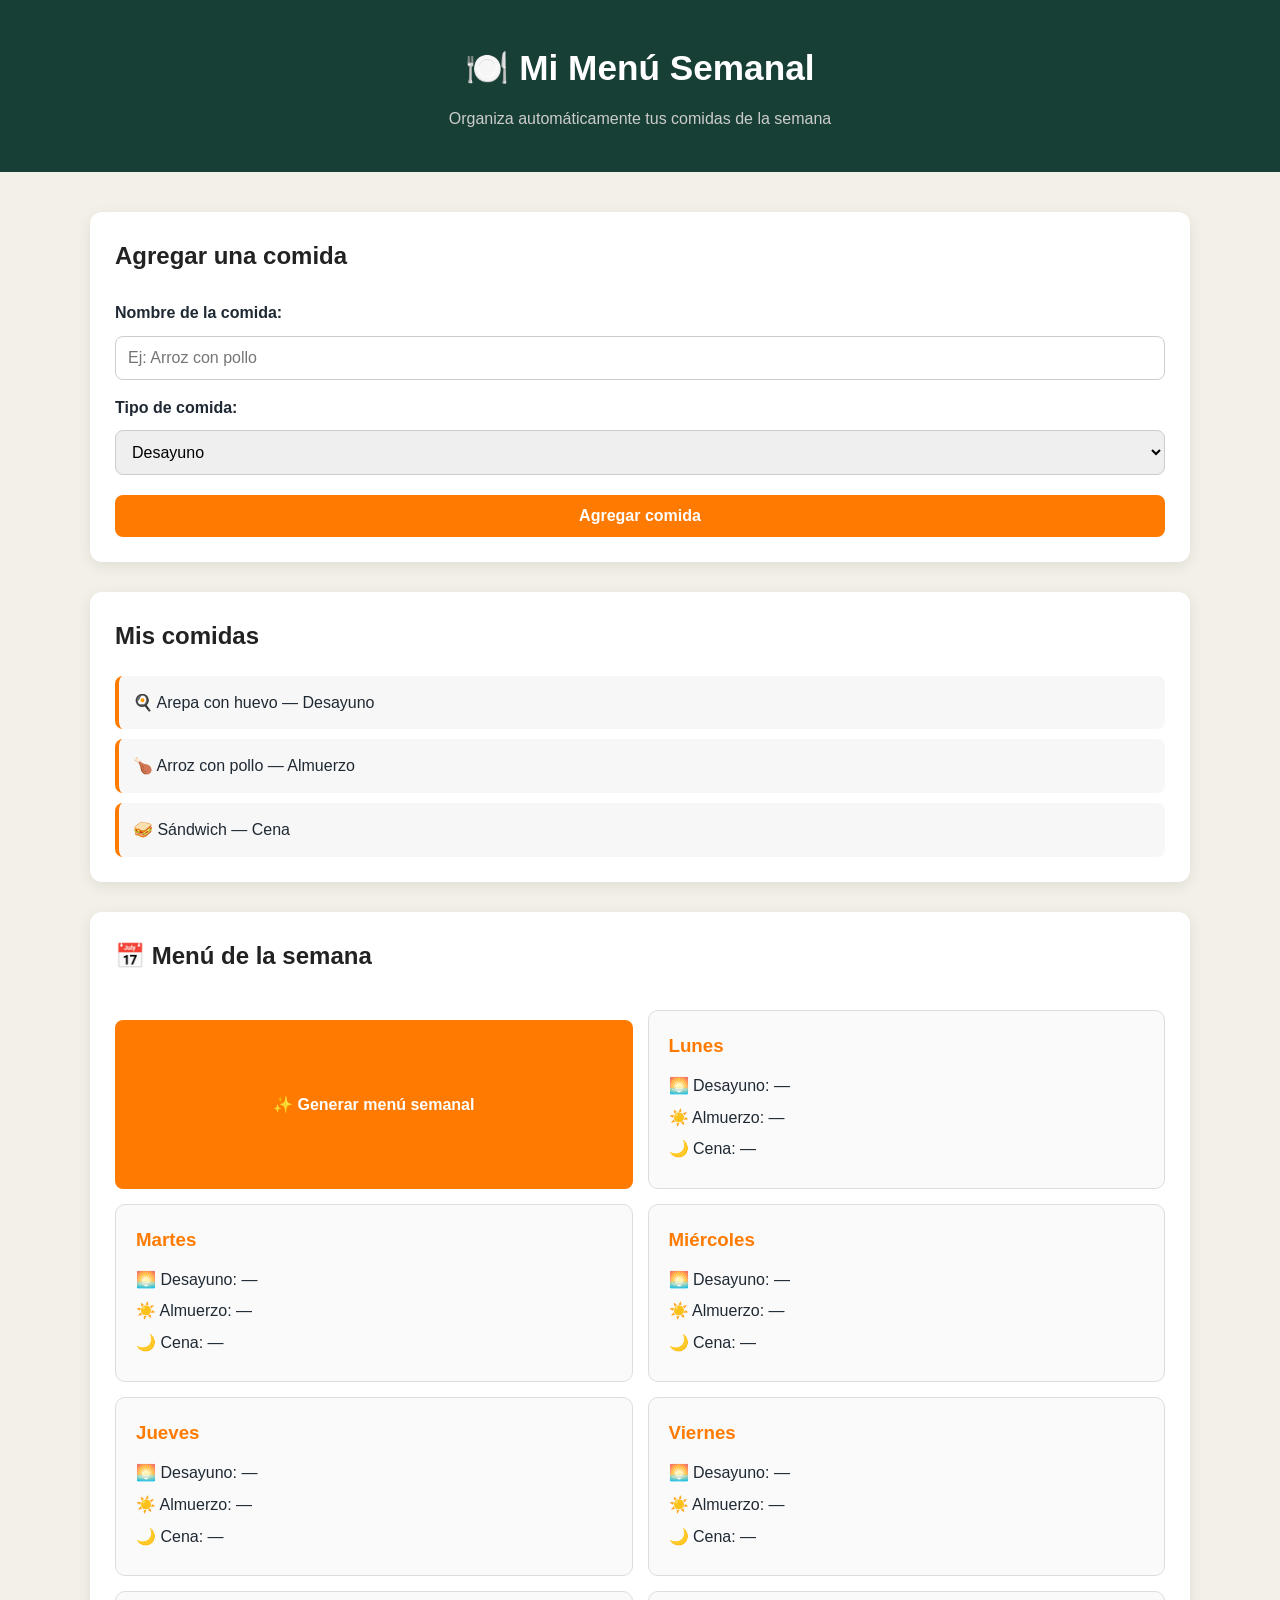
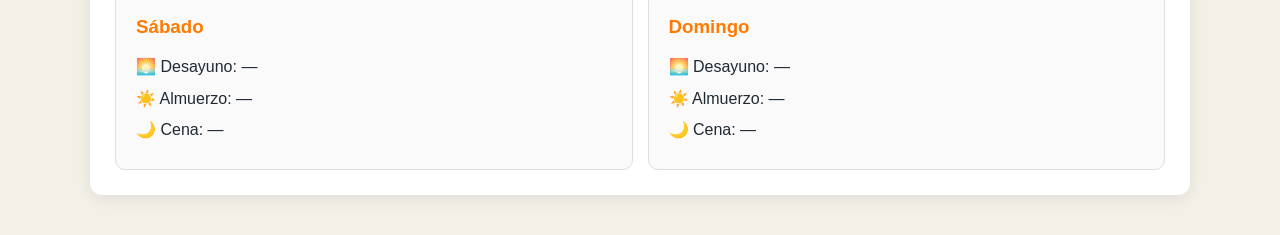
==== index.html @ bc8f80be "Ajuste para los telefonos" ====
<!DOCTYPE html>
<html lang="es">
<head>
    <meta charset="UTF-8">
    <meta name="viewport" content="width=device-width, initial-scale=1.0">
    <link rel="stylesheet" href="style.css">
    <script src="script.js" defer></script>
    <title>Mi Menú Semanal</title>
</head>

<body>

    <header>
        <h1>🍽️ Mi Menú Semanal</h1>
        <p>Organiza automáticamente tus comidas de la semana</p>
    </header>


    <main>

        <!-- SECCIÓN PARA AGREGAR COMIDAS -->
        <section>

            <h2>Agregar una comida</h2>

            <form>

                <label for="nombre">
                    Nombre de la comida:
                </label>

                <input
                    type="text"
                    id="nombre"
                    placeholder="Ej: Arroz con pollo"
                >


                <label for="tipo">
                    Tipo de comida:
                </label>

                <select id="tipo">

                    <option value="desayuno">
                        Desayuno
                    </option>

                    <option value="almuerzo">
                        Almuerzo
                    </option>

                    <option value="cena">
                        Cena
                    </option>

                </select>


                <button type="submit">
                    Agregar comida
                </button>

            </form>

        </section>


        <!-- COMIDAS REGISTRADAS -->
        <section>

            <h2>Mis comidas</h2>

            <ul>

                <li>🍳 Arepa con huevo — Desayuno</li>

                <li>🍗 Arroz con pollo — Almuerzo</li>

                <li>🥪 Sándwich — Cena</li>

            </ul>

        </section>


        <!-- MENÚ SEMANAL -->
        <section>

            <h2>📅 Menú de la semana</h2>

            <article>
                <h3>Lunes</h3>

                <p>🌅 Desayuno: —</p>
                <p>☀️ Almuerzo: —</p>
                <p>🌙 Cena: —</p>
            </article>


            <article>
                <h3>Martes</h3>

                <p>🌅 Desayuno: —</p>
                <p>☀️ Almuerzo: —</p>
                <p>🌙 Cena: —</p>
            </article>


            <article>
                <h3>Miércoles</h3>

                <p>🌅 Desayuno: —</p>
                <p>☀️ Almuerzo: —</p>
                <p>🌙 Cena: —</p>
            </article>


            <article>
                <h3>Jueves</h3>

                <p>🌅 Desayuno: —</p>
                <p>☀️ Almuerzo: —</p>
                <p>🌙 Cena: —</p>
            </article>


            <article>
                <h3>Viernes</h3>

                <p>🌅 Desayuno: —</p>
                <p>☀️ Almuerzo: —</p>
                <p>🌙 Cena: —</p>
            </article>


            <article>
                <h3>Sábado</h3>

                <p>🌅 Desayuno: —</p>
                <p>☀️ Almuerzo: —</p>
                <p>🌙 Cena: —</p>
            </article>


            <article>
                <h3>Domingo</h3>

                <p>🌅 Desayuno: —</p>
                <p>☀️ Almuerzo: —</p>
                <p>🌙 Cena: —</p>
            </article>

        </section>

    </main>

</body>
</html>
---- style.css ----
* {
    box-sizing: border-box;
    margin: 0;
    padding: 0;
}

body {
    font-family: Arial, sans-serif;
    background-color: #F3F0E8;
    color: #1F2933;
    line-height: 1.6;
}


/* ================================
   ENCABEZADO
================================ */

header {
    background-color: #173F35;
    color: white;
    text-align: center;
    padding: 40px 20px;
}

header h1 {
    font-size: 2.2rem;
    margin-bottom: 10px;
}

header p {
    color: #cccccc;
}


/* ================================
   CONTENIDO PRINCIPAL
================================ */

main {
    width: 90%;
    max-width: 1100px;
    margin: 40px auto;
}


/* ================================
   SECCIONES
================================ */

section {
    background-color: #ffffff;
    padding: 25px;
    margin-bottom: 30px;
    border-radius: 12px;
    box-shadow: 0 4px 15px rgba(0, 0, 0, 0.08);
}

section h2 {
    margin-bottom: 20px;
    color: #222;
}


/* ================================
   FORMULARIO
================================ */

form {
    display: flex;
    flex-direction: column;
    gap: 10px;
}

label {
    font-weight: bold;
    margin-top: 5px;
}

input,
select {
    width: 100%;
    padding: 12px;
    border: 1px solid #ccc;
    border-radius: 8px;
    font-size: 16px;
    outline: none;
}

input:focus,
select:focus {
    border-color: #ff7a00;
}


/* ================================
   BOTONES
================================ */

button {
    margin-top: 10px;
    padding: 12px 20px;
    border: none;
    border-radius: 8px;
    background-color: #ff7a00;
    color: white;
    font-size: 16px;
    font-weight: bold;
    cursor: pointer;
    transition: 0.2s;
}

button:hover {
    background-color: #e56700;
}


/* ================================
   LISTA DE COMIDAS
================================ */

ul {
    list-style: none;
    display: grid;
    gap: 10px;
}

li {
    background-color: #f7f7f7;
    padding: 14px;
    border-radius: 8px;
    border-left: 4px solid #ff7a00;
}


/* ================================
   MENÚ SEMANAL
================================ */

section:last-child {
    display: grid;
    grid-template-columns: repeat(2, 1fr);
    gap: 15px;
}

section:last-child h2 {
    grid-column: 1 / -1;
}


/* ================================
   DÍAS
================================ */

article {
    background-color: #fafafa;
    border: 1px solid #ddd;
    border-radius: 10px;
    padding: 20px;
}

article h3 {
    margin-bottom: 12px;
    color: #ff7a00;
}

article p {
    margin-bottom: 6px;
}


/* ================================
   CELULARES
================================ */

@media (max-width: 700px) {

    section:last-child {
        grid-template-columns: 1fr;
    }

    header h1 {
        font-size: 1.8rem;
    }

    main {
        width: 95%;
    }
}
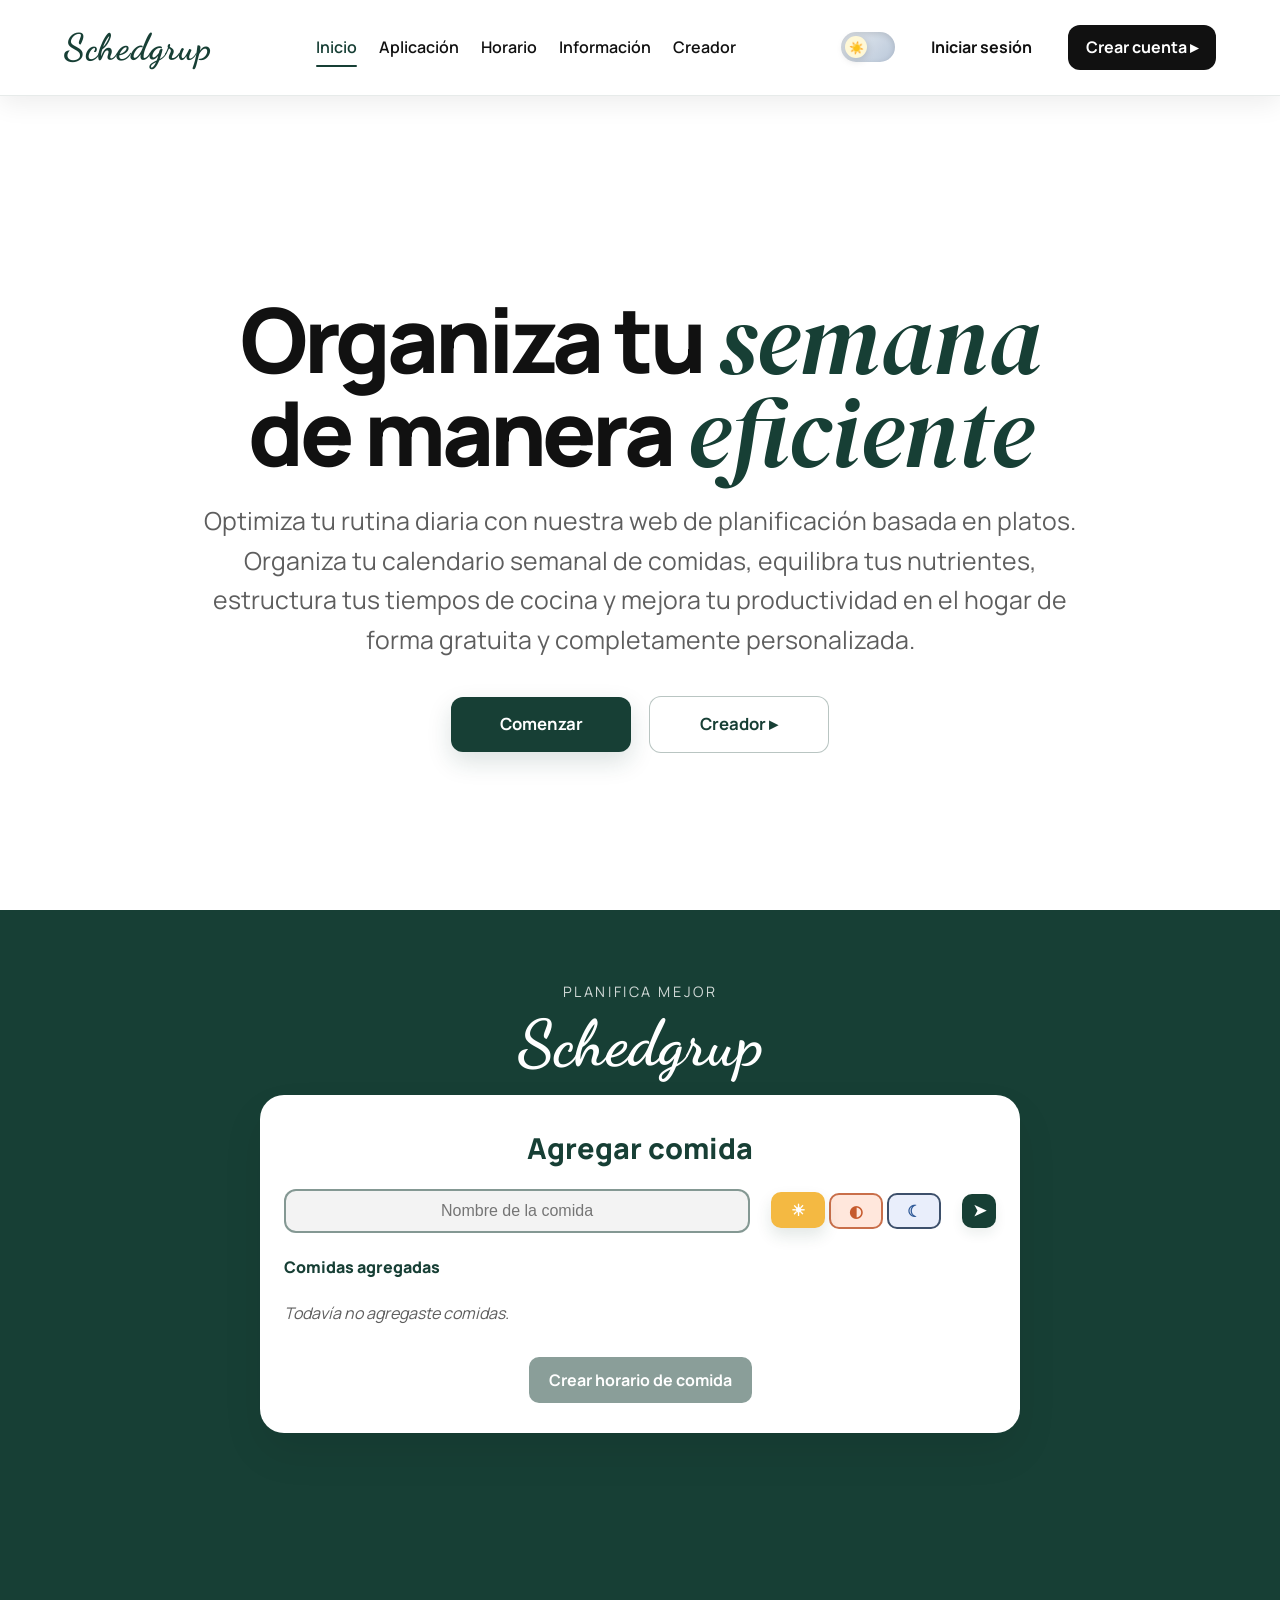
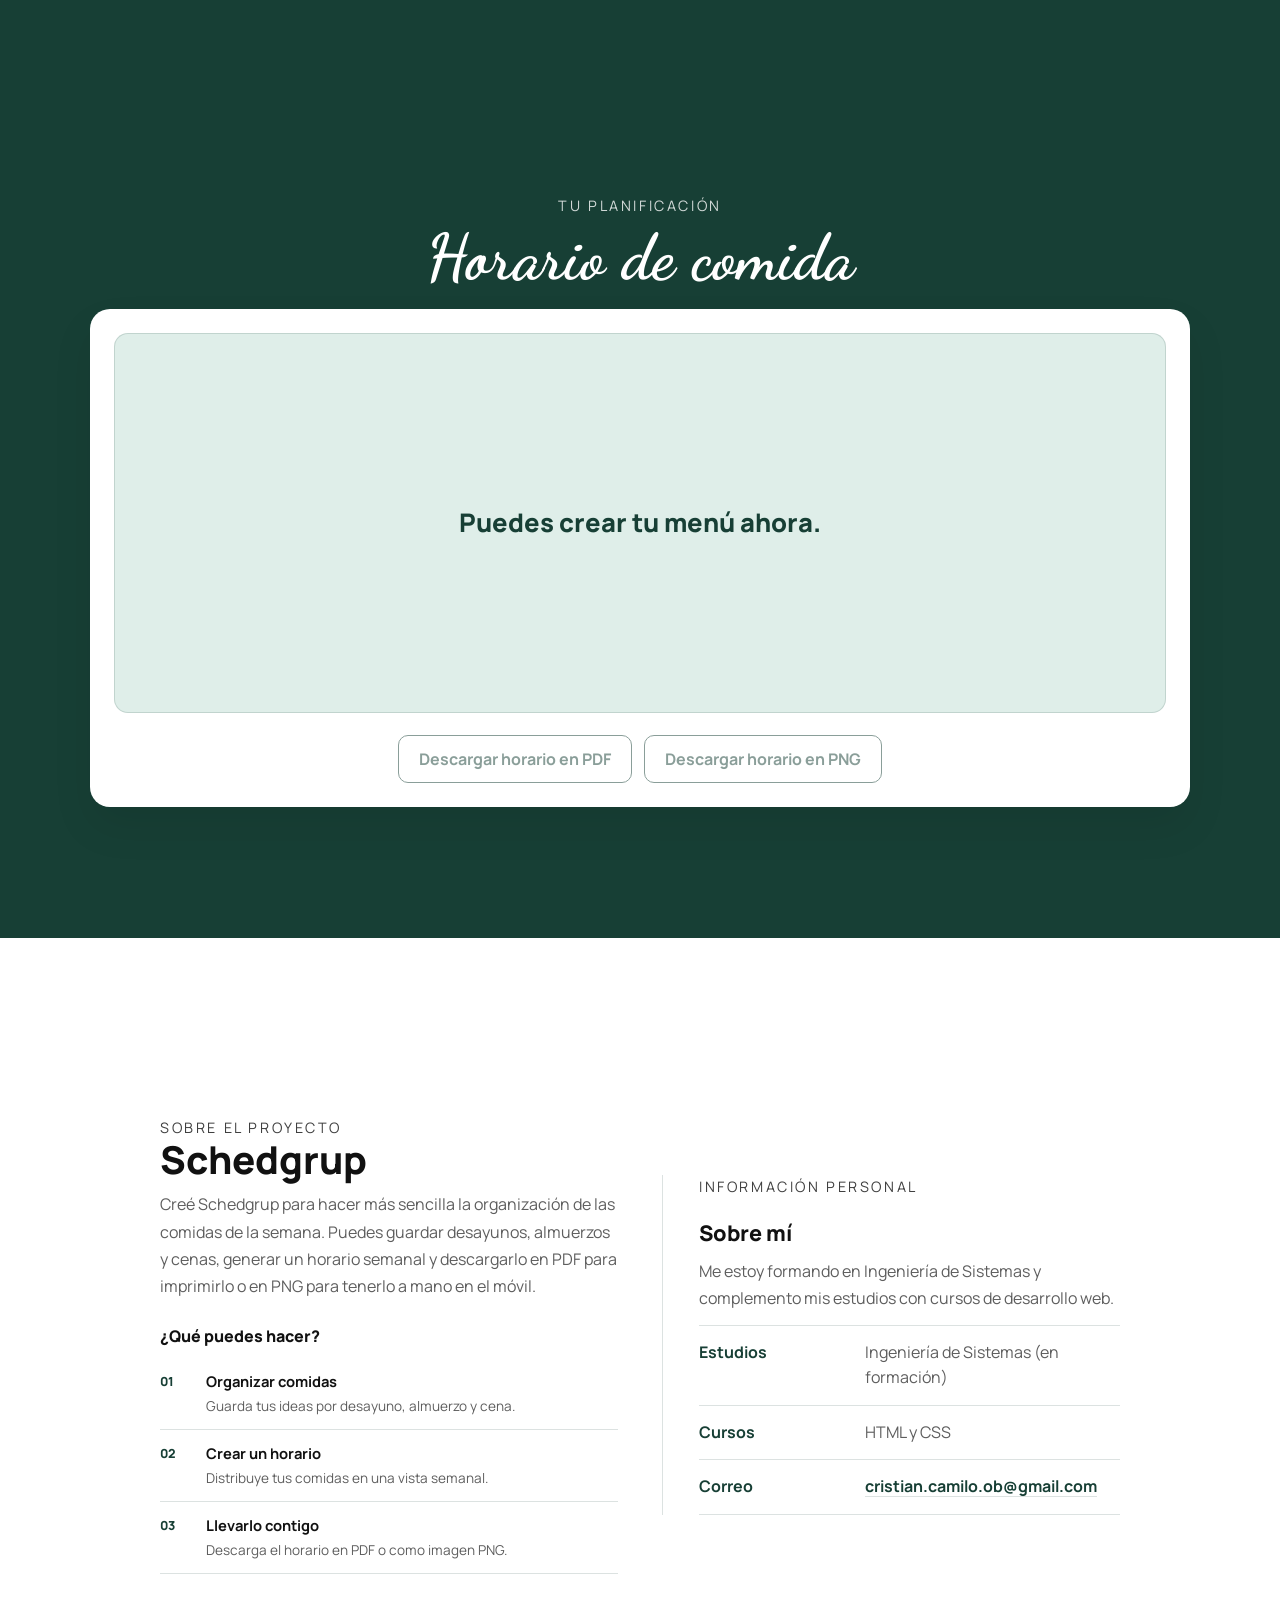
==== commit c1226dba: "organizacion 2" ====
--- a/index.html
+++ b/index.html
@@ -3,157 +3,675 @@
 <head>
     <meta charset="UTF-8">
     <meta name="viewport" content="width=device-width, initial-scale=1.0">
-    <link rel="stylesheet" href="style.css">
-    <script src="script.js" defer></script>
-    <title>Mi Menú Semanal</title>
+    <title>Schedgrup</title>
+    <link rel="stylesheet" href="styles_inicio.css">
 </head>
-
-<body>
-
-    <header>
-        <h1>🍽️ Mi Menú Semanal</h1>
-        <p>Organiza automáticamente tus comidas de la semana</p>
+<body id="top">
+    <header class="topbar">
+        <a class="logo" href="index.html" aria-label="Schedgrup, página principal">Schedgrup</a>
+
+        <nav class="main-nav" aria-label="Navegación principal">
+            <a class="nav-link active" href="#top">Inicio</a>
+            <a class="nav-link" href="#aplicacion">Aplicación</a>
+            <a class="nav-link" id="scheduleNavLink" href="#horario">Horario</a>
+            <a class="nav-link" href="#informacion">Información</a>
+            <a class="nav-link" href="Creador.html">Creador</a>
+        </nav>
+
+        <div class="auth-actions">
+            <label class="theme-switch" aria-label="Cambiar tema">
+                <input type="checkbox" id="themeToggle" aria-label="Cambiar tema">
+                <span class="slider"></span>
+            </label>
+            <a class="btn btn-light" href="inicio_sesion.html">Iniciar sesión</a>
+            <a class="btn btn-dark" href="crear_cuenta.html">Crear cuenta ▸</a>
+        </div>
     </header>
 
-
     <main>
-
-        <!-- SECCIÓN PARA AGREGAR COMIDAS -->
-        <section>
-
-            <h2>Agregar una comida</h2>
-
-            <form>
-
-                <label for="nombre">
-                    Nombre de la comida:
-                </label>
-
-                <input
-                    type="text"
-                    id="nombre"
-                    placeholder="Ej: Arroz con pollo"
-                >
-
-
-                <label for="tipo">
-                    Tipo de comida:
-                </label>
-
-                <select id="tipo">
-
-                    <option value="desayuno">
-                        Desayuno
-                    </option>
-
-                    <option value="almuerzo">
-                        Almuerzo
-                    </option>
-
-                    <option value="cena">
-                        Cena
-                    </option>
-
-                </select>
-
-
-                <button type="submit">
-                    Agregar comida
-                </button>
-
-            </form>
-
+        <section class="hero">
+            <h1 class="slogan">
+                Organiza tu <span>semana</span><br>
+                de manera <span>eficiente</span>
+            </h1>
+
+            <p class="slogan_descripcion">
+                Optimiza tu rutina diaria con nuestra web de planificación basada en platos. Organiza tu calendario semanal de comidas,
+                equilibra tus nutrientes, estructura tus tiempos de cocina y mejora tu productividad en el hogar de forma gratuita y
+                completamente personalizada.
+            </p>
+
+            <div class="ordenar_boton">
+                <a class="slogan_boton" href="aplicacion.html">Comenzar</a>
+                <a class="slogan_boton2" href="creador.html">Creador ▸</a>
+            </div>
         </section>
 
-
-        <!-- COMIDAS REGISTRADAS -->
-        <section>
-
-            <h2>Mis comidas</h2>
-
-            <ul>
-
-                <li>🍳 Arepa con huevo — Desayuno</li>
-
-                <li>🍗 Arroz con pollo — Almuerzo</li>
-
-                <li>🥪 Sándwich — Cena</li>
-
-            </ul>
-
+        <section class="aplicacion" id="aplicacion">
+            <p class="eyebrow">Planifica mejor</p>
+            <h2 class="aplicacion_titulo">Schedgrup</h2>
+
+            <div class="aplicacion_seccion">
+                <div class="aplicacion_contenedor">
+                    <h3 class="aplicacion_subtitulo">Agregar comida</h3>
+
+                    <form class="meal-form" id="mealForm">
+                        <div class="meal-field">
+                            <div class="meal-row">
+                                <div class="input-wrap">
+                                    <label class="sr-only" for="nombre">Nombre de la comida</label>
+                                    <input class="aplicacion_input" type="text" id="nombre" placeholder="Nombre de la comida">
+                                </div>
+
+                                <div class="type-menu" aria-label="Tipo de comida">
+                                    <button class="type-trigger breakfast is-active" type="button" data-meal="breakfast" aria-label="Desayuno" aria-pressed="true">☀</button>
+                                    <div class="type-options">
+                                        <button class="type-option lunch" type="button" data-meal="lunch" aria-label="Almuerzo" aria-pressed="false">◐</button>
+                                        <button class="type-option dinner" type="button" data-meal="dinner" aria-label="Cena" aria-pressed="false">☾</button>
+                                    </div>
+                                </div>
+
+                                <button class="add-button" type="submit" aria-label="Agregar comida">➤</button>
+                            </div>
+                        </div>
+                    </form>
+
+                    <div class="meals-list-wrap">
+                        <h4 class="meals-list-title">Comidas agregadas</h4>
+                        <div class="meals-list" id="mealsList"></div>
+                        <button class="schedule-button" id="createScheduleButton" type="button" disabled>Crear horario de comida</button>
+                    </div>
+                </div>
+            </div>
         </section>
 
-
-        <!-- MENÚ SEMANAL -->
-        <section>
-
-            <h2>📅 Menú de la semana</h2>
-
-            <article>
-                <h3>Lunes</h3>
-
-                <p>🌅 Desayuno: —</p>
-                <p>☀️ Almuerzo: —</p>
-                <p>🌙 Cena: —</p>
-            </article>
-
-
-            <article>
-                <h3>Martes</h3>
-
-                <p>🌅 Desayuno: —</p>
-                <p>☀️ Almuerzo: —</p>
-                <p>🌙 Cena: —</p>
-            </article>
-
-
-            <article>
-                <h3>Miércoles</h3>
-
-                <p>🌅 Desayuno: —</p>
-                <p>☀️ Almuerzo: —</p>
-                <p>🌙 Cena: —</p>
-            </article>
-
-
-            <article>
-                <h3>Jueves</h3>
-
-                <p>🌅 Desayuno: —</p>
-                <p>☀️ Almuerzo: —</p>
-                <p>🌙 Cena: —</p>
-            </article>
-
-
-            <article>
-                <h3>Viernes</h3>
-
-                <p>🌅 Desayuno: —</p>
-                <p>☀️ Almuerzo: —</p>
-                <p>🌙 Cena: —</p>
-            </article>
-
-
-            <article>
-                <h3>Sábado</h3>
-
-                <p>🌅 Desayuno: —</p>
-                <p>☀️ Almuerzo: —</p>
-                <p>🌙 Cena: —</p>
-            </article>
-
-
-            <article>
-                <h3>Domingo</h3>
-
-                <p>🌅 Desayuno: —</p>
-                <p>☀️ Almuerzo: —</p>
-                <p>🌙 Cena: —</p>
-            </article>
-
+        <section class="horario" id="horario" aria-labelledby="horarioTitle">
+            <p class="eyebrow">Tu planificación</p>
+            <h2 class="aplicacion_titulo" id="horarioTitle">Horario de comida</h2>
+            <div class="horario-contenedor">
+                <div class="schedule-result" id="scheduleResult" aria-live="polite">
+                    <p class="schedule-prompt">Puedes crear tu menú ahora.</p>
+                </div>
+                <div class="schedule-brand" aria-hidden="true">
+                    <span class="schedule-brand-name">Schedgrup</span>
+                    <span class="schedule-brand-tagline">Organiza tu semana</span>
+                </div>
+                <div class="schedule-actions">
+                    <button class="schedule-button schedule-download-button" id="downloadScheduleButton" type="button" disabled>Descargar horario en PDF</button>
+                    <button class="schedule-button schedule-download-button" id="downloadSchedulePngButton" type="button" disabled>Descargar horario en PNG</button>
+                </div>
+                <p class="download-status" id="downloadStatus" aria-live="polite"></p>
+            </div>
         </section>
 
+        <section class="informacion" id="informacion" aria-labelledby="informacionTitle">
+            <div class="informacion-contenido">
+                <div class="informacion-motivo">
+                    <p class="eyebrow">Sobre el proyecto</p>
+                    <h2 class="informacion-titulo" id="informacionTitle">Schedgrup</h2>
+                    <p class="informacion-descripcion">Creé Schedgrup para hacer más sencilla la organización de las comidas de la semana. Puedes guardar desayunos, almuerzos y cenas, generar un horario semanal y descargarlo en PDF para imprimirlo o en PNG para tenerlo a mano en el móvil.</p>
+                    <h3 class="informacion-subtitulo">¿Qué puedes hacer?</h3>
+                    <ul class="informacion-funciones">
+                        <li><span class="funcion-numero">01</span><span><strong>Organizar comidas</strong><small>Guarda tus ideas por desayuno, almuerzo y cena.</small></span></li>
+                        <li><span class="funcion-numero">02</span><span><strong>Crear un horario</strong><small>Distribuye tus comidas en una vista semanal.</small></span></li>
+                        <li><span class="funcion-numero">03</span><span><strong>Llevarlo contigo</strong><small>Descarga el horario en PDF o como imagen PNG.</small></span></li>
+                    </ul>
+                </div>
+
+                <div class="informacion-perfil">
+                    <p class="eyebrow">Información personal</p>
+                    <h3 class="informacion-subtitulo">Sobre mí</h3>
+                    <p class="informacion-descripcion">Me estoy formando en Ingeniería de Sistemas y complemento mis estudios con cursos de desarrollo web.</p>
+                    <dl class="informacion-datos">
+                        <div>
+                            <dt>Estudios</dt>
+                            <dd>Ingeniería de Sistemas (en formación)</dd>
+                        </div>
+                        <div>
+                            <dt>Cursos</dt>
+                            <dd>HTML y CSS</dd>
+                        </div>
+                        <div>
+                            <dt>Correo</dt>
+                            <dd><a class="informacion-contacto" href="mailto:cristian.camilo.ob@gmail.com">cristian.camilo.ob@gmail.com</a></dd>
+                        </div>
+                    </dl>
+                </div>
+            </div>
+        </section>
     </main>
 
+    <script>
+        document.addEventListener('DOMContentLoaded', () => {
+            const themeToggle = document.getElementById('themeToggle');
+            const typeButtons = document.querySelectorAll('.type-trigger, .type-option');
+            const mealForm = document.getElementById('mealForm');
+            const foodInput = document.getElementById('nombre');
+            const mealsList = document.getElementById('mealsList');
+            const createScheduleButton = document.getElementById('createScheduleButton');
+            const downloadScheduleButton = document.getElementById('downloadScheduleButton');
+            const downloadSchedulePngButton = document.getElementById('downloadSchedulePngButton');
+            const downloadStatus = document.getElementById('downloadStatus');
+            const scheduleResult = document.getElementById('scheduleResult');
+            const horarioSection = document.getElementById('horario');
+            const scheduleNavLink = document.getElementById('scheduleNavLink');
+            const MEAL_TYPES = {
+                breakfast: { label: 'Desayuno', emoji: '☀' },
+                lunch: { label: 'Almuerzo', emoji: '◐' },
+                dinner: { label: 'Cena', emoji: '☾' }
+            };
+            const MEAL_BADGE_COLORS = {
+                breakfast: '#d79a00',
+                lunch: '#c65a2c',
+                dinner: '#2f5a98'
+            };
+            const DARK_PALETTES = ['forest', 'original', 'olive'];
+            const savedDarkPalette = localStorage.getItem('schedgrup-dark-palette');
+            let darkPaletteIndex = DARK_PALETTES.indexOf(savedDarkPalette);
+            if (darkPaletteIndex < 0) {
+                darkPaletteIndex = 0;
+            }
+
+            const applyDarkPalette = () => {
+                const palette = DARK_PALETTES[darkPaletteIndex];
+                document.body.dataset.darkPalette = palette;
+                localStorage.setItem('schedgrup-dark-palette', palette);
+            };
+
+            applyDarkPalette();
+
+            document.addEventListener('keydown', (event) => {
+                const target = event.target;
+                const isTextEntry = target instanceof HTMLElement
+                    && (target.isContentEditable
+                        || target.matches('textarea, select')
+                        || (target instanceof HTMLInputElement
+                            && !['checkbox', 'radio', 'button', 'submit', 'reset'].includes(target.type)));
+
+                if (event.key.toLowerCase() !== 'v' || event.repeat || event.ctrlKey || event.altKey || event.metaKey
+                    || isTextEntry || !document.body.classList.contains('dark-theme')) {
+                    return;
+                }
+
+                darkPaletteIndex = (darkPaletteIndex + 1) % DARK_PALETTES.length;
+                applyDarkPalette();
+            });
+
+            let selectedMeal = 'breakfast';
+            let editingIndex = null;
+            let meals = JSON.parse(localStorage.getItem('schedgrupMeals') || '[]');
+
+            const updateSelectedMeal = (mealKey) => {
+                selectedMeal = mealKey;
+                typeButtons.forEach((btn) => {
+                    const isActive = btn.dataset.meal === mealKey;
+                    btn.classList.toggle('is-active', isActive);
+                    btn.setAttribute('aria-pressed', String(isActive));
+                });
+            };
+
+            typeButtons.forEach((button) => {
+                button.addEventListener('click', () => {
+                    updateSelectedMeal(button.dataset.meal);
+                });
+            });
+
+            const renderMeals = () => {
+                mealsList.innerHTML = '';
+                createScheduleButton.disabled = meals.length === 0;
+
+                if (!meals.length) {
+                    const emptyState = document.createElement('p');
+                    emptyState.className = 'empty-state';
+                    emptyState.textContent = 'Todavía no agregaste comidas.';
+                    mealsList.appendChild(emptyState);
+                    return;
+                }
+
+                meals.forEach((meal, index) => {
+                    const item = document.createElement('div');
+                    item.className = 'meal-item';
+
+                    const badge = document.createElement('span');
+                    badge.className = `meal-badge ${meal.type}`;
+                    badge.textContent = MEAL_TYPES[meal.type]?.emoji || '🍽️';
+                    badge.style.color = MEAL_BADGE_COLORS[meal.type] || '#173F35';
+                    badge.style.setProperty('-webkit-text-fill-color', MEAL_BADGE_COLORS[meal.type] || '#173F35');
+
+                    const text = document.createElement('span');
+                    text.className = 'meal-text';
+                    text.textContent = meal.name;
+
+                    const actions = document.createElement('div');
+                    actions.className = 'meal-actions';
+
+                    const editButton = document.createElement('button');
+                    editButton.type = 'button';
+                    editButton.className = 'edit-button';
+                    editButton.setAttribute('aria-label', 'Editar comida');
+                    editButton.textContent = '✎';
+                    editButton.dataset.index = index;
+                    editButton.addEventListener('click', () => {
+                        editingIndex = index;
+                        foodInput.value = meal.name;
+                        updateSelectedMeal(meal.type);
+                        foodInput.focus();
+                        renderMeals();
+                    });
+
+                    actions.appendChild(editButton);
+                    item.appendChild(badge);
+                    item.appendChild(text);
+                    item.appendChild(actions);
+                    mealsList.appendChild(item);
+                });
+            };
+
+            const submitMeal = () => {
+                const name = foodInput.value.trim();
+                if (!name) {
+                    foodInput.focus();
+                    return;
+                }
+
+                if (editingIndex !== null) {
+                    meals[editingIndex] = {
+                        ...meals[editingIndex],
+                        name,
+                        type: selectedMeal
+                    };
+                } else {
+                    meals.push({
+                        id: Date.now(),
+                        name,
+                        type: selectedMeal
+                    });
+                }
+
+                localStorage.setItem('schedgrupMeals', JSON.stringify(meals));
+                renderMeals();
+                mealForm.reset();
+                foodInput.focus();
+                editingIndex = null;
+                updateSelectedMeal('breakfast');
+            };
+
+            mealForm.addEventListener('submit', (event) => {
+                event.preventDefault();
+                submitMeal();
+            });
+
+            foodInput.addEventListener('keydown', (event) => {
+                if (event.key === 'Enter') {
+                    event.preventDefault();
+                    submitMeal();
+                }
+            });
+
+            createScheduleButton.addEventListener('click', () => {
+                const days = ['Lunes', 'Martes', 'Miércoles', 'Jueves', 'Viernes', 'Sábado', 'Domingo'];
+                const scheduleTitle = document.createElement('h4');
+                scheduleTitle.className = 'schedule-title';
+                scheduleTitle.textContent = 'Horario semanal';
+
+                const scheduleHeader = document.createElement('div');
+                scheduleHeader.className = 'schedule-row schedule-header';
+                const dayHeading = document.createElement('span');
+                dayHeading.className = 'schedule-heading schedule-day-heading';
+                dayHeading.textContent = 'Día';
+                scheduleHeader.appendChild(dayHeading);
+
+                Object.entries(MEAL_TYPES).forEach(([mealType, { label, emoji }]) => {
+                    const heading = document.createElement('span');
+                    heading.className = `schedule-heading schedule-heading-${mealType}`;
+                    const icon = document.createElement('span');
+                    icon.className = 'schedule-heading-icon';
+                    icon.setAttribute('aria-hidden', 'true');
+                    icon.textContent = emoji;
+                    const headingLabel = document.createElement('span');
+                    headingLabel.textContent = label;
+                    heading.append(icon, headingLabel);
+                    scheduleHeader.appendChild(heading);
+                });
+
+                const scheduleRows = days.map((day, dayIndex) => {
+                    const row = document.createElement('div');
+                    row.className = 'schedule-row schedule-day-row';
+
+                    const dayLabel = document.createElement('strong');
+                    dayLabel.className = 'schedule-day';
+                    dayLabel.textContent = day;
+                    row.appendChild(dayLabel);
+
+                    Object.entries(MEAL_TYPES).forEach(([mealType, { label }]) => {
+                        const options = meals.filter((meal) => meal.type === mealType);
+                        const mealCell = document.createElement('div');
+                        mealCell.className = `schedule-meal schedule-meal-${mealType}`;
+                        const mealLabel = document.createElement('span');
+                        mealLabel.className = 'schedule-meal-label';
+                        mealLabel.textContent = label;
+                        const mealName = document.createElement('span');
+                        mealName.className = 'schedule-meal-name';
+                        mealName.textContent = options.length
+                            ? options[dayIndex % options.length].name
+                            : 'Sin asignar';
+                        mealCell.append(mealLabel, mealName);
+                        row.appendChild(mealCell);
+                    });
+
+                    return row;
+                });
+
+                scheduleResult.replaceChildren(scheduleTitle, scheduleHeader, ...scheduleRows);
+                downloadScheduleButton.disabled = false;
+                downloadSchedulePngButton.disabled = false;
+                document.querySelectorAll('.main-nav .nav-link').forEach((navLink) => {
+                    navLink.classList.toggle('active', navLink === scheduleNavLink);
+                });
+                animateToSection(horarioSection);
+            });
+
+            downloadScheduleButton.addEventListener('click', () => {
+                if (!downloadScheduleButton.disabled) {
+                    window.print();
+                }
+            });
+
+            downloadSchedulePngButton.addEventListener('click', () => {
+                if (downloadSchedulePngButton.disabled) {
+                    return;
+                }
+
+                downloadSchedulePngButton.disabled = true;
+                downloadStatus.textContent = 'Preparando la imagen...';
+
+                try {
+                    const rows = Array.from(scheduleResult.querySelectorAll('.schedule-day-row'));
+                    if (!rows.length) {
+                        throw new Error('Primero crea el horario semanal.');
+                    }
+
+                    const canvas = document.createElement('canvas');
+                    const scale = 2;
+                    const width = 1200;
+                    const padding = 48;
+                    const dayColumnWidth = 142;
+                    const columnGap = 12;
+                    const mealColumnWidth = (width - padding * 2 - dayColumnWidth - columnGap * 2) / 3;
+                    const rowHeight = 100;
+                    const rowsTop = 158;
+                    const height = rowsTop + rows.length * rowHeight + 100;
+                    canvas.width = width * scale;
+                    canvas.height = height * scale;
+
+                    const context = canvas.getContext('2d');
+                    if (!context) {
+                        throw new Error('No se pudo crear el lienzo de imagen.');
+                    }
+
+                    context.scale(scale, scale);
+                    context.fillStyle = getComputedStyle(scheduleResult.parentElement).backgroundColor;
+                    context.fillRect(0, 0, width, height);
+
+                    const pageFont = getComputedStyle(document.body).fontFamily;
+                    const scheduleTitle = scheduleResult.querySelector('.schedule-title')?.textContent || 'Horario semanal';
+                    context.fillStyle = getComputedStyle(scheduleResult.querySelector('.schedule-title') || horarioSection).color;
+                    context.font = `800 30px ${pageFont}`;
+                    context.fillText(scheduleTitle, padding, 76);
+
+                    context.strokeStyle = getComputedStyle(scheduleResult.querySelector('.schedule-header')).borderBottomColor;
+                    context.lineWidth = 1;
+                    context.beginPath();
+                    context.moveTo(padding, 100);
+                    context.lineTo(width - padding, 100);
+                    context.stroke();
+
+                    const header = scheduleResult.querySelector('.schedule-header');
+                    const mealTypes = ['breakfast', 'lunch', 'dinner'];
+                    const mealStart = padding + dayColumnWidth + columnGap;
+                    const headerY = 138;
+                    const dayHeader = header.querySelector('.schedule-day-heading');
+                    context.fillStyle = getComputedStyle(dayHeader).color;
+                    context.font = `800 16px ${pageFont}`;
+                    context.fillText(dayHeader.textContent, padding, headerY);
+
+                    mealTypes.forEach((mealType, index) => {
+                        const heading = header.querySelector(`.schedule-heading-${mealType}`);
+                        const icon = heading.querySelector('.schedule-heading-icon');
+                        const x = mealStart + index * (mealColumnWidth + columnGap);
+                        const iconStyle = getComputedStyle(icon);
+                        const headingStyle = getComputedStyle(heading);
+
+                        context.fillStyle = iconStyle.backgroundColor;
+                        context.beginPath();
+                        context.arc(x + 14, headerY - 5, 14, 0, Math.PI * 2);
+                        context.fill();
+                        context.fillStyle = iconStyle.color;
+                        context.font = `700 15px ${pageFont}`;
+                        context.textAlign = 'center';
+                        context.fillText(icon.textContent, x + 14, headerY);
+                        context.textAlign = 'left';
+                        context.fillStyle = headingStyle.color;
+                        context.font = `800 16px ${pageFont}`;
+                        context.fillText(heading.querySelector('span:last-child').textContent, x + 36, headerY);
+                    });
+
+                    rows.forEach((row, rowIndex) => {
+                        const y = rowsTop + rowIndex * rowHeight;
+                        const day = row.querySelector('.schedule-day');
+                        context.fillStyle = getComputedStyle(day).color;
+                        context.font = `800 18px ${pageFont}`;
+                        context.fillText(day.textContent, padding, y + 48);
+
+                        mealTypes.forEach((mealType, columnIndex) => {
+                            const meal = row.querySelector(`.schedule-meal-${mealType}`);
+                            const mealStyle = getComputedStyle(meal);
+                            const x = mealStart + columnIndex * (mealColumnWidth + columnGap);
+                            const cardY = y + 5;
+                            const cardHeight = 82;
+                            const cardRadius = 10;
+
+                            context.fillStyle = mealStyle.backgroundColor;
+                            context.beginPath();
+                            context.roundRect(x, cardY, mealColumnWidth, cardHeight, cardRadius);
+                            context.fill();
+                            context.fillStyle = mealStyle.borderLeftColor;
+                            context.beginPath();
+                            context.roundRect(x, cardY, 5, cardHeight, [cardRadius, 0, 0, cardRadius]);
+                            context.fill();
+
+                            const label = meal.querySelector('.schedule-meal-label').textContent;
+                            const name = meal.querySelector('.schedule-meal-name').textContent;
+                            context.fillStyle = getComputedStyle(meal.querySelector('.schedule-meal-label')).color;
+                            context.font = `800 12px ${pageFont}`;
+                            context.fillText(label.toUpperCase(), x + 18, cardY + 24);
+                            context.fillStyle = mealStyle.color;
+                            context.font = `600 16px ${pageFont}`;
+                            context.fillText(name, x + 18, cardY + 53, mealColumnWidth - 32);
+                        });
+                    });
+
+                    const brandY = height - 42;
+                    const brandColor = getComputedStyle(document.querySelector('.logo')).color;
+                    context.strokeStyle = getComputedStyle(scheduleResult.querySelector('.schedule-header')).borderBottomColor;
+                    context.beginPath();
+                    context.moveTo(padding, brandY - 18);
+                    context.lineTo(width - padding, brandY - 18);
+                    context.stroke();
+                    context.fillStyle = brandColor;
+                    context.font = `800 18px ${pageFont}`;
+                    context.fillText('Schedgrup', padding, brandY + 6);
+                    context.fillStyle = getComputedStyle(document.body).color;
+                    context.font = `500 13px ${pageFont}`;
+                    context.textAlign = 'right';
+                    context.fillText('Organiza tu semana', width - padding, brandY + 6);
+                    context.textAlign = 'left';
+
+                    const downloadLink = document.createElement('a');
+                    downloadLink.href = canvas.toDataURL('image/png');
+                    downloadLink.download = 'horario-semanal.png';
+                    downloadLink.click();
+                    downloadStatus.textContent = 'Horario descargado en PNG.';
+                } catch (error) {
+                    downloadStatus.textContent = error.message || 'No se pudo generar el PNG.';
+                }
+
+                downloadSchedulePngButton.disabled = false;
+                downloadSchedulePngButton.focus();
+            });
+
+            let themeTransitionTimer = null;
+
+            const applyTheme = (isDark, animate = false) => {
+                if (animate) {
+                    window.clearTimeout(themeTransitionTimer);
+                    document.body.classList.add('theme-transitioning');
+                }
+
+                document.body.classList.toggle('dark-theme', isDark);
+                themeToggle.checked = isDark;
+                localStorage.setItem('schedgrup-theme', isDark ? 'dark' : 'light');
+
+                if (animate) {
+                    themeTransitionTimer = window.setTimeout(() => {
+                        document.body.classList.remove('theme-transitioning');
+                    }, 540);
+                }
+            };
+
+            const savedTheme = localStorage.getItem('schedgrup-theme');
+            if (savedTheme === 'dark') {
+                applyTheme(true);
+            } else {
+                applyTheme(false);
+            }
+
+            themeToggle.addEventListener('change', () => {
+                applyTheme(themeToggle.checked, true);
+            });
+
+            const sections = Array.from(document.querySelectorAll('main > section:not([hidden])'));
+            const duration = 700;
+            let isSectionScrolling = false;
+            let scrollAnimationFrame = null;
+
+            const updateActiveNavigation = (targetSection) => {
+                const activeLink = targetSection === sections[0]
+                    ? document.querySelector('.main-nav a[href="#top"]')
+                    : document.querySelector(`.main-nav a[href="#${targetSection.id}"]`);
+
+                if (activeLink) {
+                    document.querySelectorAll('.main-nav .nav-link').forEach((navLink) => {
+                        navLink.classList.toggle('active', navLink === activeLink);
+                    });
+                }
+            };
+
+            const animateToSection = (targetSection) => {
+                if (scrollAnimationFrame !== null) {
+                    cancelAnimationFrame(scrollAnimationFrame);
+                }
+
+                targetSection.scrollTop = 0;
+                isSectionScrolling = true;
+                document.documentElement.classList.add('wheel-scrolling');
+
+                const topOffset = parseFloat(getComputedStyle(document.documentElement).scrollPaddingTop) || 0;
+                const startY = window.scrollY;
+                const targetY = Math.max(0, targetSection.getBoundingClientRect().top + startY - topOffset);
+                const startedAt = performance.now();
+                updateActiveNavigation(targetSection);
+
+                const animateScroll = (now) => {
+                    const progress = Math.min((now - startedAt) / duration, 1);
+                    const easedProgress = progress < 0.5
+                        ? 4 * progress ** 3
+                        : 1 - ((-2 * progress + 2) ** 3) / 2;
+
+                    window.scrollTo(0, startY + (targetY - startY) * easedProgress);
+
+                    if (progress < 1) {
+                        scrollAnimationFrame = requestAnimationFrame(animateScroll);
+                    } else {
+                        document.documentElement.classList.remove('wheel-scrolling');
+                        isSectionScrolling = false;
+                        scrollAnimationFrame = null;
+                    }
+                };
+
+                scrollAnimationFrame = requestAnimationFrame(animateScroll);
+            };
+
+            document.querySelectorAll('.main-nav a[href^="#"]').forEach((link) => {
+                link.addEventListener('click', (event) => {
+                    const targetSection = link.hash === '#top'
+                        ? sections[0]
+                        : document.querySelector(link.hash);
+
+                    if (!targetSection) {
+                        return;
+                    }
+
+                    if (window.matchMedia('(prefers-reduced-motion: reduce)').matches) {
+                        updateActiveNavigation(targetSection);
+                        return;
+                    }
+
+                    event.preventDefault();
+                    animateToSection(targetSection);
+                });
+            });
+
+            window.addEventListener('wheel', (event) => {
+                if (event.ctrlKey || event.deltaY === 0 || window.matchMedia('(prefers-reduced-motion: reduce)').matches) {
+                    return;
+                }
+
+                if (isSectionScrolling) {
+                    event.preventDefault();
+                    return;
+                }
+
+                const topOffset = parseFloat(getComputedStyle(document.documentElement).scrollPaddingTop) || 0;
+                const activeLink = document.querySelector('.main-nav .nav-link.active');
+                const activeTarget = activeLink?.hash === '#top'
+                    ? sections[0]
+                    : activeLink?.hash
+                        ? document.querySelector(activeLink.hash)
+                        : null;
+                const currentIndex = sections.indexOf(activeTarget);
+
+                if (currentIndex < 0) {
+                    return;
+                }
+
+                let targetIndex = currentIndex;
+                const currentSection = sections[currentIndex];
+                const currentBounds = sections[currentIndex].getBoundingClientRect();
+                const wheelDistance = Math.abs(event.deltaY);
+
+                if (event.deltaY > 0 && currentIndex < sections.length - 1) {
+                    const hasScrollableContent = currentSection.scrollHeight > window.innerHeight + 1;
+                    if (hasScrollableContent && currentBounds.bottom > topOffset + wheelDistance + 20) {
+                        return;
+                    }
+                    targetIndex++;
+                } else if (event.deltaY < 0 && currentIndex > 0) {
+                    if (currentBounds.top < topOffset - wheelDistance - 20) {
+                        return;
+                    }
+                    targetIndex--;
+                } else {
+                    return;
+                }
+
+                event.preventDefault();
+                animateToSection(sections[targetIndex]);
+            }, { passive: false });
+
+            renderMeals();
+            updateSelectedMeal(selectedMeal);
+        });
+    </script>
 </body>
 </html>
--- a/styles_inicio.css
+++ b/styles_inicio.css
@@ -0,0 +1,1525 @@
+@import url('https://fonts.googleapis.com/css2?family=DM+Serif+Display:ital@0;1&family=Manrope:wght@400;500;600;700;800&family=Dancing+Script:wght@400;500;600;700&display=swap');
+
+:root {
+    --topbar-space: 86px;
+    --verde-oscuro: #173F35;
+    --verde-claro: #dfeee9;
+    --blanco: #ffffff;
+    --negro: #111111;
+    --gris: #5e5e5e;
+    --gris-claro: #f3f3f3;
+    --desayuno: #f4b942;
+    --almuerzo: #c96f4a;
+    --cena: #3d506b;
+    --font-body: "Manrope", "Segoe UI", sans-serif;
+    --font-accent: "Dancing Script", cursive;
+    --panel: #ffffff;
+    --panel-soft: #f5f9f7;
+    --border-soft: rgba(23, 63, 53, 0.15);
+}
+
+body.dark-theme {
+    --verde-oscuro: #9ac8a5;
+    --verde-claro: #223a2d;
+    --blanco: #111b15;
+    --negro: #ecf2e9;
+    --gris: #afbeb0;
+    --gris-claro: #1a2920;
+    --desayuno: #e6bd65;
+    --almuerzo: #d77d5f;
+    --cena: #86a4b4;
+    --panel: #18271e;
+    --panel-soft: #21352a;
+    --border-soft: rgba(218, 239, 221, 0.13);
+    --dark-topbar: rgba(17, 27, 21, 0.76);
+    --dark-toggle-track: linear-gradient(135deg, #315b3e, #254533);
+    --dark-toggle-knob: #16251b;
+    --breakfast-dark-bg: rgba(230, 189, 101, 0.2);
+    --breakfast-dark-text: #f2d07c;
+    --lunch-dark-bg: rgba(215, 125, 95, 0.2);
+    --lunch-dark-text: #f0a084;
+    --dinner-dark-bg: rgba(134, 164, 180, 0.24);
+    --dinner-dark-text: #bad3df;
+}
+
+body.dark-theme[data-dark-palette="original"] {
+    --verde-oscuro: #7de0c0;
+    --verde-claro: #1f382f;
+    --blanco: #0f1720;
+    --negro: #f4f8fb;
+    --gris: #c7d4dc;
+    --gris-claro: #17232c;
+    --desayuno: #f4c65f;
+    --almuerzo: #ee8a5d;
+    --cena: #7ea1d8;
+    --panel: #16242f;
+    --panel-soft: #1c2b36;
+    --border-soft: rgba(255, 255, 255, 0.12);
+    --dark-topbar: rgba(15, 23, 32, 0.76);
+    --dark-toggle-track: linear-gradient(135deg, #173f35, #244b42);
+    --dark-toggle-knob: #1f2d3a;
+    --breakfast-dark-bg: rgba(244, 184, 66, 0.22);
+    --breakfast-dark-text: #ffd76a;
+    --lunch-dark-bg: rgba(201, 111, 74, 0.22);
+    --lunch-dark-text: #ff9e73;
+    --dinner-dark-bg: rgba(61, 80, 107, 0.38);
+    --dinner-dark-text: #add0ff;
+}
+
+body.dark-theme[data-dark-palette="olive"] {
+    --verde-oscuro: #c3cb83;
+    --verde-claro: #3b4328;
+    --blanco: #191c13;
+    --negro: #f1f0df;
+    --gris: #c3c2a9;
+    --gris-claro: #25291b;
+    --desayuno: #e8c36d;
+    --almuerzo: #dc8a68;
+    --cena: #91aaa0;
+    --panel: #222719;
+    --panel-soft: #303621;
+    --border-soft: rgba(235, 237, 199, 0.14);
+    --dark-topbar: rgba(25, 28, 19, 0.8);
+    --dark-toggle-track: linear-gradient(135deg, #5b6334, #424b27);
+    --dark-toggle-knob: #272b1b;
+    --breakfast-dark-bg: rgba(232, 195, 109, 0.2);
+    --breakfast-dark-text: #f2d88f;
+    --lunch-dark-bg: rgba(220, 138, 104, 0.2);
+    --lunch-dark-text: #f2ad8e;
+    --dinner-dark-bg: rgba(145, 170, 160, 0.22);
+    --dinner-dark-text: #c1d5cc;
+}
+
+* {
+    margin: 0;
+    padding: 0;
+    box-sizing: border-box;
+}
+
+html {
+    scroll-behavior: auto;
+    scroll-padding-top: var(--topbar-space);
+}
+
+html.wheel-scrolling {
+    scroll-behavior: auto;
+}
+
+body {
+    background: var(--blanco);
+    color: var(--negro);
+    font-family: var(--font-body);
+    line-height: 1.6;
+    transition: background 0.25s ease, color 0.25s ease;
+}
+
+body.theme-transitioning,
+body.theme-transitioning *,
+body.theme-transitioning *::before,
+body.theme-transitioning *::after {
+    transition: color 520ms cubic-bezier(0.22, 1, 0.36, 1),
+        background 520ms cubic-bezier(0.22, 1, 0.36, 1),
+        background-color 520ms cubic-bezier(0.22, 1, 0.36, 1),
+        border-color 520ms cubic-bezier(0.22, 1, 0.36, 1),
+        box-shadow 520ms cubic-bezier(0.22, 1, 0.36, 1),
+        transform 520ms cubic-bezier(0.22, 1, 0.36, 1) !important;
+}
+
+@media (prefers-reduced-motion: reduce) {
+    body.theme-transitioning,
+    body.theme-transitioning *,
+    body.theme-transitioning *::before,
+    body.theme-transitioning *::after {
+        transition: none !important;
+    }
+}
+
+a {
+    text-decoration: none;
+}
+
+.topbar {
+    position: sticky;
+    top: 0;
+    z-index: 10;
+    display: flex;
+    align-items: center;
+    justify-content: space-between;
+    gap: 20px;
+    padding: 18px 5vw;
+    background: rgba(255, 255, 255, 0.78);
+    border-bottom: 1px solid rgba(23, 63, 53, 0.1);
+    box-shadow: 0 8px 24px rgba(17, 17, 17, 0.07);
+    backdrop-filter: blur(18px) saturate(145%);
+    -webkit-backdrop-filter: blur(18px) saturate(145%);
+}
+
+body.dark-theme .topbar {
+    background: var(--dark-topbar);
+    border-bottom-color: rgba(255, 255, 255, 0.12);
+    box-shadow: 0 8px 24px rgba(0, 0, 0, 0.22);
+}
+
+.logo {
+    font-family: var(--font-accent);
+    font-size: clamp(2.3rem, 2.6vw, 2.8rem);
+    color: var(--verde-oscuro);
+    font-weight: 700;
+    letter-spacing: 0.02em;
+}
+
+.main-nav,
+.auth-actions,
+.ordenar_boton {
+    display: flex;
+    align-items: center;
+    gap: 18px;
+}
+
+.ordenar_boton {
+    justify-content: center;
+    width: 100%;
+}
+
+.main-nav {
+    flex-wrap: wrap;
+    justify-content: center;
+    gap: 22px;
+}
+
+.nav-link {
+    position: relative;
+    padding: 7px 0;
+    color: var(--negro);
+    font-weight: 600;
+    font-family: var(--font-body);
+    transition: color 0.2s ease;
+}
+
+.nav-link::after {
+    position: absolute;
+    right: 0;
+    bottom: 0;
+    left: 0;
+    height: 2px;
+    border-radius: 2px;
+    background: var(--verde-oscuro);
+    content: "";
+    transform: scaleX(0);
+    transition: transform 0.2s ease;
+}
+
+.nav-link:hover,
+.nav-link.active {
+    color: var(--verde-oscuro);
+}
+
+.nav-link:hover::after,
+.nav-link.active::after {
+    transform: scaleX(1);
+}
+
+.nav-link:focus-visible {
+    outline: 2px solid var(--verde-oscuro);
+    outline-offset: 5px;
+}
+
+.btn {
+    display: inline-flex;
+    align-items: center;
+    justify-content: center;
+    padding: 10px 18px;
+    border-radius: 12px;
+    font-weight: 700;
+    transition: all 0.2s ease;
+    font-family: var(--font-body);
+}
+
+.theme-switch {
+    position: relative;
+    display: inline-flex;
+    align-items: center;
+    width: 54px;
+    height: 30px;
+    cursor: pointer;
+}
+
+.theme-switch input {
+    position: absolute;
+    inset: 0;
+    z-index: 1;
+    width: 100%;
+    height: 100%;
+    opacity: 0;
+    margin: 0;
+    cursor: pointer;
+}
+
+.slider {
+    position: absolute;
+    inset: 0;
+    background: linear-gradient(135deg, #e8edf2, #b9c7d9);
+    border-radius: 999px;
+    transition: all 0.25s ease;
+    box-shadow: inset 0 2px 6px rgba(0, 0, 0, 0.13);
+    pointer-events: none;
+}
+
+.theme-switch input:focus-visible + .slider {
+    outline: 2px solid var(--verde-oscuro);
+    outline-offset: 3px;
+}
+
+.slider::before {
+    content: "☀️";
+    position: absolute;
+    left: 4px;
+    top: 50%;
+    transform: translateY(-50%);
+    width: 22px;
+    height: 22px;
+    border-radius: 50%;
+    background: #fff8d6;
+    display: flex;
+    align-items: center;
+    justify-content: center;
+    font-size: 0.75rem;
+    transition: all 0.25s ease;
+    box-shadow: 0 2px 8px rgba(0, 0, 0, 0.18);
+}
+
+.theme-switch input:checked + .slider {
+    background: var(--dark-toggle-track);
+}
+
+.theme-switch input:checked + .slider::before {
+    content: "🌙";
+    transform: translate(24px, -50%);
+    background: var(--dark-toggle-knob);
+}
+
+.btn-light {
+    color: var(--negro);
+    background: var(--blanco);
+}
+
+.btn-dark {
+    color: var(--blanco);
+    background: var(--negro);
+}
+
+.btn-dark:hover {
+    background: var(--verde-oscuro);
+}
+
+.hero {
+    max-width: 1200px;
+    margin: 0 auto;
+    min-height: calc(100svh - var(--topbar-space));
+    padding: 150px 24px 110px;
+    text-align: center;
+    display: flex;
+    flex-direction: column;
+    justify-content: center;
+}
+
+.slogan {
+    color: var(--negro);
+    font-size: clamp(3rem, 7vw, 7rem);
+    line-height: 0.96;
+    font-family: var(--font-body);
+    letter-spacing: -4px;
+    margin-bottom: 22px;
+    font-weight: 800;
+}
+
+.slogan span {
+    color: var(--verde-oscuro);
+    font-family: "DM Serif Display", Georgia, serif;
+    font-size: 1.08em;
+    font-style: italic;
+    font-weight: 400;
+    letter-spacing: 0;
+}
+
+.slogan_descripcion {
+    max-width: 900px;
+    margin: 0 auto 36px;
+    font-size: clamp(1.1rem, 2vw, 1.55rem);
+    color: var(--gris);
+    font-family: var(--font-body);
+}
+
+.slogan_boton,
+.slogan_boton2 {
+    min-width: 180px;
+    padding: 14px 26px;
+    border-radius: 12px;
+    font-size: 1.05rem;
+    font-weight: 700;
+    transition: transform 0.15s ease, box-shadow 0.15s ease;
+    font-family: var(--font-body);
+    display: inline-flex;
+    align-items: center;
+    justify-content: center;
+    text-align: center;
+}
+
+.slogan_boton {
+    background: var(--verde-oscuro);
+    color: var(--blanco);
+    box-shadow: 0 10px 25px rgba(23, 63, 53, 0.15);
+}
+
+.slogan_boton2 {
+    background: var(--blanco);
+    color: var(--verde-oscuro);
+    border: 1px solid rgba(23, 63, 53, 0.3);
+}
+
+.slogan_boton:hover,
+.slogan_boton2:hover,
+.btn:hover {
+    transform: translateY(-1px);
+}
+
+.aplicacion {
+    background: var(--verde-oscuro);
+    color: var(--blanco);
+    min-height: calc(100svh - var(--topbar-space));
+    padding: 70px 24px 80px;
+    text-align: center;
+}
+
+.horario {
+    background: var(--verde-oscuro);
+    color: var(--blanco);
+    min-height: calc(100svh - var(--topbar-space));
+    padding: 70px 24px 80px;
+    text-align: center;
+}
+
+.informacion {
+    display: grid;
+    min-height: calc(100svh - var(--topbar-space));
+    place-items: center;
+    padding: 44px 24px;
+    background: var(--blanco);
+    color: var(--negro);
+}
+
+.informacion-contenido {
+    display: grid;
+    width: min(100%, 960px);
+    grid-template-columns: repeat(2, minmax(0, 1fr));
+    align-items: center;
+    gap: 44px;
+    margin: 0 auto;
+}
+
+.informacion-titulo {
+    margin-bottom: 10px;
+    color: var(--negro);
+    font-family: var(--font-body);
+    font-size: 2.4rem;
+    font-weight: 800;
+    line-height: 1.1;
+}
+
+.informacion-descripcion {
+    max-width: 55ch;
+    color: var(--gris);
+    font-size: 1rem;
+    line-height: 1.7;
+}
+
+.informacion-subtitulo {
+    margin-top: 24px;
+    color: var(--negro);
+    font-size: 1rem;
+    font-weight: 800;
+}
+
+.informacion-funciones {
+    margin-top: 8px;
+    list-style: none;
+}
+
+.informacion-funciones li {
+    display: grid;
+    grid-template-columns: 34px minmax(0, 1fr);
+    gap: 12px;
+    align-items: start;
+    padding: 12px 0;
+    border-bottom: 1px solid var(--border-soft);
+}
+
+.funcion-numero {
+    color: var(--verde-oscuro);
+    font-size: 0.78rem;
+    font-weight: 800;
+    padding-top: 2px;
+}
+
+.informacion-funciones strong,
+.informacion-funciones small {
+    display: block;
+}
+
+.informacion-funciones strong {
+    color: var(--negro);
+    font-size: 0.92rem;
+}
+
+.informacion-funciones small {
+    margin-top: 3px;
+    color: var(--gris);
+    font-size: 0.85rem;
+    line-height: 1.5;
+}
+
+.informacion-perfil {
+    padding-left: 36px;
+    border-left: 1px solid var(--border-soft);
+}
+
+.informacion-perfil .informacion-subtitulo {
+    margin-top: 18px;
+    font-size: 1.35rem;
+}
+
+.informacion-perfil .informacion-descripcion {
+    margin-top: 8px;
+}
+
+.informacion-datos {
+    margin-top: 12px;
+    border-top: 1px solid var(--border-soft);
+}
+
+.informacion-datos > div {
+    display: grid;
+    grid-template-columns: 150px minmax(0, 1fr);
+    gap: 16px;
+    padding: 14px 0;
+    border-bottom: 1px solid var(--border-soft);
+}
+
+.informacion-datos dt {
+    color: var(--verde-oscuro);
+    font-weight: 700;
+}
+
+.informacion-datos dd {
+    color: var(--gris);
+    font-size: 1rem;
+    overflow-wrap: anywhere;
+}
+
+.informacion-contacto {
+    color: var(--verde-oscuro);
+    font-weight: 700;
+    text-decoration: underline;
+    text-decoration-color: var(--border-soft);
+    text-underline-offset: 4px;
+    overflow-wrap: anywhere;
+}
+
+.eyebrow {
+    font-size: 0.9rem;
+    letter-spacing: 0.18em;
+    text-transform: uppercase;
+    opacity: 0.8;
+    margin-bottom: 0px;
+}
+
+.aplicacion_titulo {
+    font-size: clamp(2.4rem, 5vw, 4rem);
+    font-family: var(--font-accent);
+    margin-bottom: 0px;
+    margin-top: -10px;
+    font-weight: 700;
+}
+
+.aplicacion_seccion {
+    max-width: 760px;
+    margin: 0 auto;
+    display: flex;
+    justify-content: center;
+    align-items: stretch;
+}
+
+.aplicacion_contenedor,
+.aplicacion_selector {
+    background: var(--panel);
+    border-radius: 24px;
+    padding: 30px 24px;
+    box-shadow: 0 20px 40px rgba(0, 0, 0, 0.08);
+}
+
+.aplicacion_contenedor {
+    width: 100%;
+}
+
+.aplicacion_subtitulo {
+    color: var(--verde-oscuro);
+    font-size: clamp(1.8rem, 2vw, 2.5rem);
+    font-family: var(--font-body);
+    margin-bottom: 18px;
+    font-weight: 800;
+}
+
+.meal-form {
+    display: flex;
+    justify-content: center;
+}
+
+.meal-field {
+    width: min(100%, 760px);
+    display: flex;
+    justify-content: center;
+}
+
+.meal-row {
+    width: 100%;
+    display: flex;
+    align-items: center;
+    justify-content: center;
+    gap: 6px;
+}
+
+.input-wrap {
+    flex: 1.7;
+    min-width: 0;
+    display: flex;
+    align-items: center;
+}
+
+.aplicacion_input {
+    width: 100%;
+    min-width: 0;
+    height: 44px;
+    padding: 10px 14px;
+    font-size: 1rem;
+    border-radius: 12px;
+    border: 2px solid rgba(23, 63, 53, 0.5);
+    outline: none;
+    background: var(--gris-claro);
+    color: var(--negro);
+    text-align: center;
+}
+
+.aplicacion_input:focus {
+    border-color: var(--verde-oscuro);
+    box-shadow: 0 0 0 4px rgba(23, 63, 53, 0.12);
+}
+
+.type-menu {
+    display: flex;
+    align-items: center;
+    justify-content: center;
+    gap: 4px;
+    width: 100%;
+    max-width: 200px;
+    flex-shrink: 0;
+}
+
+.type-trigger,
+.type-option {
+    flex: 0 0 54px;
+    min-width: 54px;
+    width: 54px;
+    height: 36px;
+    border: 2px solid rgba(23, 63, 53, 0.5);
+    border-radius: 10px;
+    background: var(--blanco);
+    color: var(--verde-oscuro);
+    font-family: var(--font-body);
+    font-weight: 700;
+    cursor: pointer;
+    transition: all 0.2s ease;
+    font-size: 1rem;
+    line-height: 1;
+    display: flex;
+    align-items: center;
+    justify-content: center;
+    padding: 0;
+    text-align: center;
+    box-shadow: none;
+}
+
+.add-button {
+    border: none;
+    border-radius: 10px;
+    background: var(--verde-oscuro);
+    color: var(--blanco);
+    font-weight: 700;
+    width: 34px;
+    height: 34px;
+    min-width: 34px;
+    display: inline-flex;
+    align-items: center;
+    justify-content: center;
+    padding: 0;
+    cursor: pointer;
+    transition: transform 0.15s ease, box-shadow 0.15s ease;
+    box-shadow: 0 6px 12px rgba(23, 63, 53, 0.08);
+    font-size: 1rem;
+    line-height: 1;
+}
+
+.add-button:hover {
+    transform: none;
+}
+
+.meals-list-wrap {
+    margin-top: 22px;
+    text-align: left;
+}
+
+.meals-list-title {
+    color: var(--verde-oscuro);
+    font-size: 1rem;
+    font-weight: 800;
+    margin-bottom: 12px;
+}
+
+.meals-list {
+    display: grid;
+    grid-template-columns: repeat(auto-fit, minmax(180px, 1fr));
+    gap: 12px;
+}
+
+
+.schedule-button {
+    display: block;
+    margin: 22px auto 0;
+    padding: 12px 20px;
+    border: 0;
+    border-radius: 10px;
+    background: var(--verde-oscuro);
+    color: var(--blanco);
+    font: 700 1rem var(--font-body);
+    cursor: pointer;
+    transition: opacity 0.2s ease, transform 0.2s ease;
+}
+
+.schedule-button:hover:not(:disabled) {
+    transform: translateY(-2px);
+}
+
+.schedule-button:disabled {
+    opacity: 0.5;
+    cursor: not-allowed;
+}
+
+.schedule-download-button {
+    border: 1px solid var(--verde-oscuro);
+    background: transparent;
+    color: var(--verde-oscuro);
+}
+
+.schedule-download-button:hover:not(:disabled) {
+    background: var(--verde-claro);
+}
+
+.schedule-actions {
+    display: flex;
+    flex-wrap: wrap;
+    justify-content: center;
+    gap: 12px;
+    margin-top: 22px;
+}
+
+.schedule-actions .schedule-button {
+    margin: 0;
+}
+
+.download-status {
+    margin-top: 10px;
+    color: var(--gris);
+    font-size: 0.9rem;
+    text-align: center;
+}
+
+.download-status:empty {
+    display: none;
+}
+
+.schedule-result {
+    max-width: 1100px;
+    margin: 0 auto;
+}
+
+.horario-contenedor {
+    width: min(100%, 1100px);
+    margin: 0 auto;
+    background: var(--panel);
+    border-radius: 20px;
+    display: flex;
+    flex-direction: column;
+    justify-content: center;
+    min-height: 480px;
+    padding: 24px;
+    box-shadow: 0 20px 40px rgba(0, 0, 0, 0.08);
+}
+
+.horario-contenedor .schedule-result {
+    width: 100%;
+}
+
+.schedule-prompt {
+    display: flex;
+    flex: 1;
+    align-items: center;
+    justify-content: center;
+    min-height: 380px;
+    margin: 0;
+    padding: 32px 20px;
+    border: 1px solid var(--border-soft);
+    border-radius: 14px;
+    background: var(--verde-claro);
+    color: var(--verde-oscuro);
+    font-size: 1.6rem;
+    font-weight: 800;
+    line-height: 1.35;
+    text-align: center;
+}
+
+.schedule-result[hidden] {
+    display: none;
+}
+
+.schedule-brand {
+    display: none;
+}
+
+.schedule-title {
+    align-self: flex-start;
+    color: var(--verde-oscuro);
+    font-size: 1.25rem;
+    font-weight: 800;
+    margin-bottom: 16px;
+}
+
+.schedule-row {
+    display: grid;
+    grid-template-columns: minmax(90px, 0.7fr) repeat(3, minmax(0, 1fr));
+    gap: 12px;
+    align-items: center;
+    color: var(--negro);
+    text-align: left;
+}
+
+.schedule-header {
+    padding-bottom: 12px;
+    margin-bottom: 8px;
+    border-bottom: 1px solid var(--border-soft);
+    color: var(--gris);
+    font-size: 0.8rem;
+    font-weight: 800;
+}
+
+.schedule-heading {
+    display: flex;
+    min-width: 0;
+    align-items: center;
+    gap: 8px;
+}
+
+.schedule-heading-icon {
+    display: grid;
+    width: 30px;
+    height: 30px;
+    flex: 0 0 30px;
+    place-items: center;
+    border-radius: 8px;
+    background: var(--panel-soft);
+}
+
+.schedule-heading-breakfast .schedule-heading-icon {
+    background: color-mix(in srgb, var(--desayuno) 20%, var(--panel));
+    color: var(--desayuno);
+}
+
+.schedule-heading-lunch .schedule-heading-icon {
+    background: color-mix(in srgb, var(--almuerzo) 20%, var(--panel));
+    color: var(--almuerzo);
+}
+
+.schedule-heading-dinner .schedule-heading-icon {
+    background: color-mix(in srgb, var(--cena) 20%, var(--panel));
+    color: var(--cena);
+}
+
+.schedule-day-row {
+    margin-bottom: 8px;
+}
+
+.schedule-day {
+    color: var(--negro);
+    font-weight: 800;
+}
+
+.schedule-meal {
+    display: flex;
+    min-width: 0;
+    min-height: 48px;
+    align-items: center;
+    gap: 8px;
+    padding: 8px 10px;
+    border: 1px solid var(--border-soft);
+    border-left: 4px solid var(--verde-oscuro);
+    border-radius: 8px;
+    background: var(--panel-soft);
+    color: var(--negro);
+    font-weight: 600;
+}
+
+.schedule-meal-breakfast {
+    border-left-color: var(--desayuno);
+    background: color-mix(in srgb, var(--desayuno) 14%, var(--panel));
+}
+
+.schedule-meal-lunch {
+    border-left-color: var(--almuerzo);
+    background: color-mix(in srgb, var(--almuerzo) 14%, var(--panel));
+}
+
+.schedule-meal-dinner {
+    border-left-color: var(--cena);
+    background: color-mix(in srgb, var(--cena) 14%, var(--panel));
+}
+
+.schedule-meal-name {
+    min-width: 0;
+    overflow-wrap: anywhere;
+}
+
+.schedule-meal-label {
+    display: none;
+}
+
+.schedule-meal-breakfast .schedule-meal-label {
+    color: var(--desayuno);
+}
+
+.schedule-meal-lunch .schedule-meal-label {
+    color: var(--almuerzo);
+}
+
+.schedule-meal-dinner .schedule-meal-label {
+    color: var(--cena);
+}
+
+.meal-item {
+    display: flex;
+    align-items: center;
+    gap: 10px;
+    background: var(--panel-soft);
+    border: 1px solid var(--border-soft);
+    border-radius: 12px;
+    padding: 10px 12px;
+    color: var(--negro);
+}
+
+.meal-actions {
+    margin-left: auto;
+    display: flex;
+    align-items: center;
+}
+
+.edit-button {
+    width: 28px;
+    height: 28px;
+    border: none;
+    border-radius: 8px;
+    background: var(--verde-oscuro);
+    color: var(--blanco);
+    cursor: pointer;
+    font-size: 0.85rem;
+    font-weight: 700;
+    line-height: 1;
+    display: inline-flex;
+    align-items: center;
+    justify-content: center;
+    transform: none;
+    box-shadow: none;
+}
+
+.meal-badge {
+    display: inline-flex;
+    align-items: center;
+    justify-content: center;
+    width: 28px;
+    height: 28px;
+    border-radius: 8px;
+    font-size: 1rem;
+    font-weight: 800;
+    flex-shrink: 0;
+}
+
+.meal-badge.breakfast {
+    background: #fff1bf;
+    color: #d79a00;
+}
+
+.meal-badge.lunch {
+    background: #ffe7dc;
+    color: #c65a2c;
+}
+
+.meal-badge.dinner {
+    background: #e9eefb;
+    color: #2f5a98;
+}
+
+body.dark-theme .meal-badge.breakfast {
+    background: var(--breakfast-dark-bg);
+    color: var(--breakfast-dark-text);
+}
+
+body.dark-theme .meal-badge.lunch {
+    background: var(--lunch-dark-bg);
+    color: var(--lunch-dark-text);
+}
+
+body.dark-theme .meal-badge.dinner {
+    background: var(--dinner-dark-bg);
+    color: var(--dinner-dark-text);
+}
+
+.meal-text {
+    font-weight: 700;
+    font-size: 0.96rem;
+}
+
+.empty-state {
+    color: var(--gris);
+    font-style: italic;
+    padding: 8px 0;
+}
+
+.type-trigger.breakfast,
+.type-option.breakfast {
+    background: #fff1bf;
+    border-color: var(--desayuno);
+    color: #d79a00;
+}
+
+.type-option.lunch {
+    background: #ffe7dc;
+    border-color: var(--almuerzo);
+    color: #c65a2c;
+}
+
+.type-option.dinner {
+    background: #e9eefb;
+    border-color: var(--cena);
+    color: #2f5a98;
+}
+
+body.dark-theme .type-trigger.breakfast,
+body.dark-theme .type-option.breakfast {
+    color: var(--breakfast-dark-text);
+}
+
+body.dark-theme .type-option.lunch {
+    color: var(--lunch-dark-text);
+}
+
+body.dark-theme .type-option.dinner {
+    color: var(--dinner-dark-text);
+}
+
+.type-options {
+    display: contents;
+}
+
+.type-trigger.is-active,
+.type-option.is-active {
+    box-shadow: 0 8px 16px rgba(23, 63, 53, 0.12);
+    transform: translateY(-1px);
+}
+
+.type-option:hover,
+.type-trigger:hover {
+    transform: translateY(-1px);
+}
+
+.type-option:hover {
+    transform: translateX(2px);
+}
+
+.breakfast {
+    background: #fff5d9;
+    border-color: var(--desayuno);
+    color: #8a5d00;
+}
+
+.breakfast.is-active {
+    background: var(--desayuno);
+    border-color: var(--desayuno);
+    color: #fff;
+}
+
+.lunch {
+    background: #ffe7dc;
+    border-color: var(--almuerzo);
+    color: #8b3d20;
+}
+
+.lunch.is-active {
+    background: var(--almuerzo);
+    border-color: var(--almuerzo);
+    color: #fff;
+}
+
+.dinner {
+    background: #e9eefb;
+    border-color: var(--cena);
+    color: #1d2d3f;
+}
+
+.dinner.is-active {
+    background: var(--cena);
+    border-color: var(--cena);
+    color: #fff;
+}
+
+.aplicacion_selector_label input {
+    position: absolute;
+    opacity: 0;
+    pointer-events: none;
+}
+
+.aplicacion_selector_label:hover,
+.aplicacion_selector_label:has(input:checked) {
+    color: var(--blanco);
+}
+
+.breakfast {
+    border-color: var(--desayuno);
+    color: var(--desayuno);
+}
+
+.breakfast:hover,
+.breakfast:has(input:checked) {
+    background: var(--desayuno);
+    color: var(--blanco);
+}
+
+.lunch {
+    border-color: var(--almuerzo);
+    color: var(--almuerzo);
+}
+
+.lunch:hover,
+.lunch:has(input:checked) {
+    background: var(--almuerzo);
+    color: var(--blanco);
+}
+
+.dinner {
+    border-color: var(--cena);
+    color: var(--cena);
+}
+
+.dinner:hover,
+.dinner:has(input:checked) {
+    background: var(--cena);
+    color: var(--blanco);
+}
+
+body.dark-theme .type-trigger.breakfast,
+body.dark-theme .type-option.breakfast {
+    background: #fff1bf;
+    border-color: #f4b942;
+    color: #d79a00;
+}
+
+body.dark-theme .type-trigger.breakfast.is-active,
+body.dark-theme .type-trigger.breakfast:hover,
+body.dark-theme .type-option.breakfast.is-active,
+body.dark-theme .type-option.breakfast:hover {
+    background: #f4b942;
+    border-color: #f4b942;
+    color: #fff;
+}
+
+body.dark-theme .type-option.lunch {
+    background: #ffe7dc;
+    border-color: #c96f4a;
+    color: #c65a2c;
+}
+
+body.dark-theme .type-option.lunch.is-active,
+body.dark-theme .type-option.lunch:hover {
+    background: #c96f4a;
+    border-color: #c96f4a;
+    color: #fff;
+}
+
+body.dark-theme .type-option.dinner {
+    background: #e9eefb;
+    border-color: #3d506b;
+    color: #2f5a98;
+}
+
+body.dark-theme .type-option.dinner.is-active,
+body.dark-theme .type-option.dinner:hover {
+    background: #3d506b;
+    border-color: #3d506b;
+    color: #fff;
+}
+
+.sr-only {
+    position: absolute;
+    width: 1px;
+    height: 1px;
+    padding: 0;
+    margin: -1px;
+    overflow: hidden;
+    clip: rect(0, 0, 0, 0);
+    white-space: nowrap;
+    border: 0;
+}
+
+@media (max-width: 860px) {
+    :root {
+        --topbar-space: 150px;
+    }
+
+    .topbar {
+        flex-wrap: wrap;
+        justify-content: center;
+    }
+
+    .main-nav,
+    .auth-actions {
+        width: 100%;
+        justify-content: center;
+    }
+
+    .main-nav {
+        column-gap: 18px;
+        row-gap: 8px;
+    }
+
+    .aplicacion_seccion {
+        grid-template-columns: 1fr;
+    }
+}
+
+@media (max-width: 520px) {
+    :root {
+        --topbar-space: 210px;
+    }
+
+    .topbar {
+        gap: 8px;
+        padding: 10px 16px;
+    }
+
+    .logo {
+        font-size: 2rem;
+    }
+
+    .main-nav {
+        column-gap: 12px;
+        row-gap: 4px;
+        font-size: 0.86rem;
+    }
+
+    .auth-actions {
+        display: grid;
+        grid-template-columns: 44px repeat(2, minmax(0, 1fr));
+        gap: 8px;
+    }
+
+    .auth-actions .btn {
+        width: auto;
+        min-width: 0;
+        padding: 8px 6px;
+        border-radius: 9px;
+        font-size: 0.78rem;
+        white-space: nowrap;
+    }
+
+    .hero {
+        padding: 72px 18px 64px;
+    }
+
+    .slogan {
+        font-size: 2.45rem;
+        letter-spacing: -1px;
+    }
+
+    .slogan_descripcion {
+        font-size: 1rem;
+    }
+
+    .ordenar_boton {
+        flex-direction: column;
+        align-items: stretch;
+    }
+
+    .slogan_boton,
+    .slogan_boton2,
+    .btn {
+        width: 100%;
+    }
+
+    .aplicacion_selector_label {
+        width: 100%;
+    }
+
+    .aplicacion,
+    .horario {
+        padding: 48px 16px 56px;
+    }
+
+    .aplicacion_contenedor {
+        padding: 22px 14px;
+        border-radius: 18px;
+    }
+
+    .meal-row {
+        display: grid;
+        grid-template-columns: minmax(0, 1fr) 44px;
+        gap: 8px;
+    }
+
+    .input-wrap {
+        grid-column: 1 / -1;
+    }
+
+    .type-menu {
+        width: 100%;
+        max-width: none;
+        gap: 6px;
+    }
+
+    .type-trigger,
+    .type-option {
+        flex: 1 1 0;
+        min-width: 0;
+        width: auto;
+        height: 44px;
+    }
+
+    .add-button {
+        grid-column: 2;
+        width: 44px;
+        height: 44px;
+        min-width: 44px;
+    }
+
+    .edit-button {
+        width: 40px;
+        height: 40px;
+    }
+
+    .horario-contenedor {
+        min-height: 0;
+        padding: 18px 14px;
+    }
+
+    .schedule-prompt {
+        min-height: 220px;
+        padding: 24px 16px;
+        font-size: 1.15rem;
+    }
+
+    .schedule-header {
+        display: none;
+    }
+
+    .schedule-row {
+        grid-template-columns: repeat(2, minmax(0, 1fr));
+        gap: 8px 12px;
+    }
+
+    .schedule-row strong {
+        grid-column: 1 / -1;
+    }
+
+    .schedule-meal {
+        min-height: 76px;
+        align-items: flex-start;
+        flex-direction: column;
+        gap: 3px;
+        padding: 8px;
+    }
+
+    .schedule-meal-label {
+        display: block;
+        color: var(--gris);
+        font-size: 0.68rem;
+        font-weight: 800;
+    }
+
+    .schedule-actions {
+        display: grid;
+        grid-template-columns: 1fr;
+    }
+
+    .schedule-actions .schedule-button {
+        width: 100%;
+        min-height: 44px;
+        padding: 10px 12px;
+        font-size: 0.9rem;
+    }
+
+    .informacion {
+        min-height: calc(100svh - var(--topbar-space));
+        padding: 36px 24px;
+    }
+
+    .informacion-contenido {
+        grid-template-columns: 1fr;
+        gap: 24px;
+    }
+
+    .informacion-titulo {
+        font-size: 2rem;
+    }
+
+    .informacion-perfil {
+        padding: 20px 0 0;
+        border-top: 1px solid var(--border-soft);
+        border-left: 0;
+    }
+
+    .informacion-datos > div {
+        grid-template-columns: 90px minmax(0, 1fr);
+        gap: 10px;
+    }
+}
+
+@media print {
+    @page {
+        size: A4 landscape;
+        margin: 14mm;
+    }
+
+    body,
+    body.dark-theme {
+        --verde-oscuro: #173f35 !important;
+        --verde-claro: #dfeee9 !important;
+        --blanco: #ffffff !important;
+        --negro: #17231b !important;
+        --gris: #526456 !important;
+        --gris-claro: #f3f3f3 !important;
+        --desayuno: #f4b942 !important;
+        --almuerzo: #c96f4a !important;
+        --cena: #3d506b !important;
+        --panel: #ffffff !important;
+        --panel-soft: #f7faf6 !important;
+        --border-soft: rgba(23, 63, 53, 0.15) !important;
+    }
+
+    body {
+        background: var(--blanco) !important;
+        color: var(--negro) !important;
+        print-color-adjust: exact;
+        -webkit-print-color-adjust: exact;
+    }
+
+    body > * {
+        display: none !important;
+    }
+
+    body > main {
+        display: block !important;
+    }
+
+    main > * {
+        display: none !important;
+    }
+
+    main > #horario {
+        display: block !important;
+        width: 100%;
+        min-height: 0;
+        margin: 0;
+        padding: 0;
+        background: var(--blanco) !important;
+        color: var(--negro) !important;
+    }
+
+    #horario .eyebrow {
+        color: var(--gris) !important;
+    }
+
+    #horario .aplicacion_titulo {
+        margin-bottom: 18px;
+        color: var(--verde-oscuro) !important;
+        font-size: 26px;
+    }
+
+    #horario .horario-contenedor {
+        max-width: none;
+        min-height: 0;
+        padding: 0;
+        border-radius: 0;
+        background: var(--panel) !important;
+        box-shadow: none;
+    }
+
+    #horario .schedule-title {
+        color: var(--verde-oscuro) !important;
+    }
+
+    #horario .schedule-row {
+        grid-template-columns: minmax(90px, 0.7fr) repeat(3, minmax(0, 1fr));
+        break-inside: avoid;
+        page-break-inside: avoid;
+    }
+
+    #horario .schedule-header {
+        display: grid !important;
+    }
+
+    #horario .schedule-meal {
+        border-color: #dce5dc !important;
+        background: #f7faf6 !important;
+        color: #17231b !important;
+        print-color-adjust: exact;
+        -webkit-print-color-adjust: exact;
+    }
+
+    #horario .schedule-meal-breakfast {
+        border-left-color: var(--desayuno) !important;
+    }
+
+    #horario .schedule-meal-lunch {
+        border-left-color: var(--almuerzo) !important;
+    }
+
+    #horario .schedule-meal-dinner {
+        border-left-color: var(--cena) !important;
+    }
+
+    #horario .schedule-brand {
+        display: flex;
+        justify-content: space-between;
+        align-items: center;
+        margin-top: 18px;
+        padding-top: 12px;
+        border-top: 1px solid rgba(23, 63, 53, 0.15);
+        color: #526456;
+    }
+
+    #horario .schedule-brand-name {
+        color: #173f35;
+        font-family: var(--font-accent);
+        font-size: 24px;
+        font-weight: 700;
+    }
+    
+    #horario .schedule-actions,
+    #horario .download-status {
+        display: none !important;
+    }
+}
